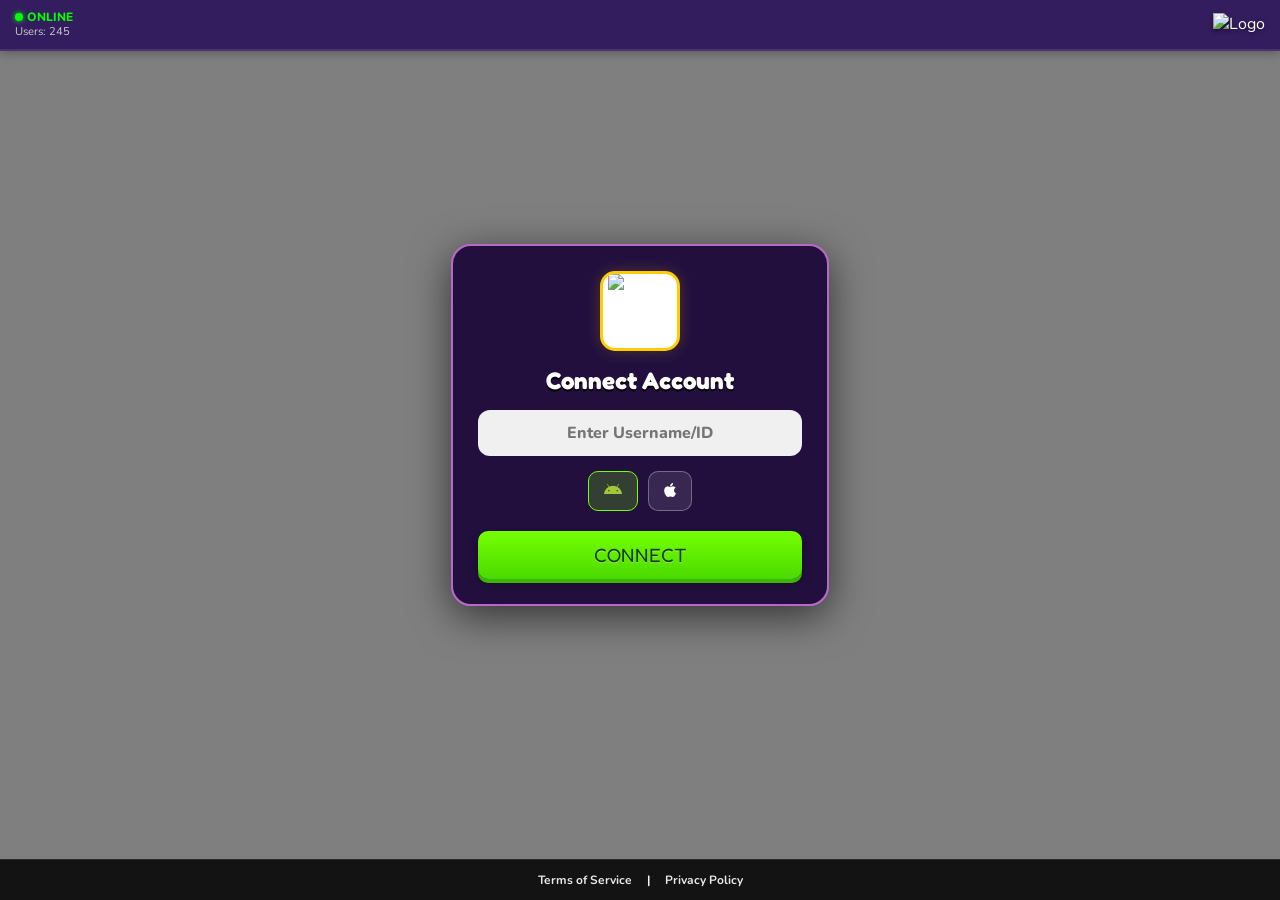
==== index.html @ 25a07344 "Create index.html" ====
<!DOCTYPE html>
<html lang="en">
<head>
    <meta charset="UTF-8">
    <meta name="viewport" content="width=device-width, initial-scale=1.0">
    <title>Match Masters generator</title>
    <link href="https://fonts.googleapis.com/css2?family=Fredoka+One&family=Nunito:wght@700;900&display=swap" rel="stylesheet">
    <link rel="stylesheet" href="https://cdnjs.cloudflare.com/ajax/libs/font-awesome/6.4.0/css/all.min.css">
    
    <style>
        :root {
            --bg-dark: #120429;
            --bg-gradient-top: #2c135c;
            --bg-gradient-bottom: #0a021a;
            --card-purple: #8e24aa;
            --card-border: #ba68c8;
            --btn-green: #76ff03;
            --accent-yellow: #ffcc00;
            --text-white: #ffffff;
        }

        * {
            box-sizing: border-box;
            margin: 0;
            padding: 0;
            user-select: none;
            -webkit-tap-highlight-color: transparent;
        }

        body {
            font-family: 'Nunito', sans-serif;
            background-color: var(--bg-dark);
            background: linear-gradient(180deg, var(--bg-gradient-top) 0%, var(--bg-gradient-bottom) 100%);
            color: white;
            height: 100vh;
            overflow: hidden; 
            display: flex;
            flex-direction: column;
            align-items: center;
            justify-content: center;
            position: relative;
            transition: background 0.5s ease;
        }

        /* --- BACKGROUND --- */
        body.bg-step1 {
            background-image: url('https://i.imgur.com/iAZephm.jpeg'); 
            background-size: cover;
            background-position: center;
            background-repeat: no-repeat;
            background-attachment: fixed;
        }
        body.bg-step1::before {
            content: "";
            position: absolute;
            top: 0; left: 0; width: 100%; height: 100%;
            background: rgba(0, 0, 0, 0.5);
            z-index: -1;
        }

        /* --- HEADER --- */
        .top-bar {
            position: absolute;
            top: 0; left: 0; width: 100%;
            padding: 10px 15px;
            display: flex; justify-content: space-between; align-items: center;
            background: rgba(44, 19, 92, 0.9);
            box-shadow: 0 2px 10px rgba(0,0,0,0.3);
            z-index: 100;
            border-bottom: 2px solid rgba(255,255,255,0.1);
        }

        .server-status { font-size: 0.75rem; line-height: 1.2; }
        .status-dot {
            height: 8px; width: 8px; background-color: #00ff00;
            border-radius: 50%; display: inline-block; margin-right: 4px;
            box-shadow: 0 0 5px #00ff00;
        }
        .online-text { color: #00ff00; font-weight: 800; }
        .user-count { color: #ccc; font-size: 0.7rem; }
        .game-logo-small img { height: 35px; filter: drop-shadow(0 2px 2px rgba(0,0,0,0.5)); }

        /* --- CONTAINER --- */
        .container {
            width: 100%; max-width: 420px; height: 100%;
            position: relative; display: flex; flex-direction: column;
            justify-content: center; padding-bottom: 50px;
        }

        /* --- STEP CONTENTS --- */
        .step-content {
            display: none; width: 90%; margin: auto; 
            background: rgba(30, 10, 60, 0.95);
            border: 2px solid var(--card-border);
            border-radius: 20px; padding: 25px;
            text-align: center; box-shadow: 0 10px 40px rgba(0,0,0,0.6);
            position: relative; z-index: 50;
        }
        
        #step1.active { display: block; animation: fadeInStandard 0.4s ease; }
        .step-content.active { display: block; }

        /* --- POPUP CENTER FIXED (Loading & Verify) --- */
        #step-loading, #step3 {
            position: fixed; 
            top: 50%; left: 50%;
            transform: translate(-50%, -50%); 
            width: 90%; max-width: 350px;
            z-index: 2000; 
            margin: 0;
            background: rgba(20, 5, 40, 0.98); 
            border: 2px solid var(--btn-green);
        }

        #step-loading.active, #step3.active {
            display: block;
            animation: fadeInCentered 0.4s ease forwards;
        }

        @keyframes fadeInStandard { from { opacity: 0; transform: scale(0.95); } to { opacity: 1; transform: scale(1); } }
        @keyframes fadeInCentered { 
            from { opacity: 0; transform: translate(-50%, -50%) scale(0.9); } 
            to { opacity: 1; transform: translate(-50%, -50%) scale(1); } 
        }

        /* --- CUSTOM ANIMASI GENERATING (PORTAL ONLY) --- */
        .gen-box {
            position: relative;
            width: 100px; height: 100px;
            margin: 0 auto 25px;
            display: flex; align-items: center; justify-content: center;
        }
        
        /* Cincin Luar (Emas) */
        .gen-ring-1 {
            position: absolute; top: 0; left: 0;
            width: 100%; height: 100%;
            border: 4px solid transparent;
            border-top: 4px solid #ffcc00;
            border-right: 4px solid #ffcc00;
            border-radius: 50%;
            animation: spinRight 2s linear infinite;
            box-shadow: 0 0 15px rgba(255, 204, 0, 0.3);
        }

        /* Cincin Dalam (Hijau) */
        .gen-ring-2 {
            position: absolute; top: 15px; left: 15px;
            width: 70px; height: 70px;
            border: 3px solid transparent;
            border-bottom: 3px solid #76ff03;
            border-left: 3px solid #76ff03;
            border-radius: 50%;
            animation: spinLeft 1.5s linear infinite;
        }

        @keyframes spinRight { 0% { transform: rotate(0deg); } 100% { transform: rotate(360deg); } }
        @keyframes spinLeft { 0% { transform: rotate(0deg); } 100% { transform: rotate(-360deg); } }

        /* --- ELEMENT GAYA --- */
        .profile-pic-container {
            width: 80px; height: 80px; margin: 0 auto 15px;
            border-radius: 15px; border: 3px solid var(--accent-yellow);
            overflow: hidden; box-shadow: 0 0 15px rgba(255, 204, 0, 0.2); background: #fff;
        }
        .profile-pic-container img { width: 100%; height: 100%; object-fit: cover; }
        
        h2 { font-family: 'Fredoka One', cursive; margin-bottom: 15px; font-size: 1.5rem; color: #fff; text-shadow: 0 2px 0 #000; }

        .input-group input {
            width: 100%; padding: 12px; border-radius: 12px; border: none;
            background: #f0f0f0; font-family: 'Nunito', sans-serif;
            font-weight: 800; font-size: 1rem; text-align: center;
            margin-bottom: 15px; outline: none; color: #333;
        }

        .device-selector { display: flex; justify-content: center; gap: 10px; margin-bottom: 20px; }
        .device-btn {
            background: rgba(255,255,255,0.1); border: 1px solid rgba(255,255,255,0.3);
            border-radius: 10px; padding: 8px 15px; cursor: pointer; transition: all 0.2s;
        }
        .device-btn.selected { background: rgba(118, 255, 3, 0.2); border-color: var(--btn-green); }

        .cta-btn {
            background: linear-gradient(to bottom, #76ff03, #4bda00);
            color: #0f3d00; font-family: 'Fredoka One', cursive; font-size: 1.2rem;
            border: none; padding: 12px 0; width: 100%; border-radius: 10px;
            cursor: pointer; box-shadow: 0 4px 0 #3db600, 0 5px 10px rgba(0,0,0,0.3);
            text-shadow: 0 1px 0 rgba(255,255,255,0.4); text-decoration: none; display: block;
            text-align: center;
        }
        .cta-btn:active { transform: translateY(3px); box-shadow: 0 1px 0 #3db600; }

        /* --- STEP 2: SHOP --- */
        #step2.step-content {
            width: 100%; max-width: 100%; height: 100%;
            background: transparent; border: none; padding: 0; box-shadow: none;
            display: none; flex-direction: column; margin-top: 0;
            position: relative; z-index: 10;
        }
        #step2.active { display: flex; }

        .shop-header {
            background: rgba(0,0,0,0.4); padding: 8px; text-align: center;
            font-family: 'Fredoka One', cursive; font-size: 0.85rem; color: #fff;
            letter-spacing: 0.5px; margin-top: 60px; margin-bottom: 10px;
            border-bottom: 1px solid rgba(255,255,255,0.1);
        }

        .shop-scroll-area { flex: 1; overflow-y: auto; padding: 0 10px 80px 10px; }
        .shop-scroll-area::-webkit-scrollbar { display: none; }

        .banner-slider-container {
            display: flex; overflow-x: auto; gap: 10px;
            padding: 5px 2px 15px 2px; scroll-snap-type: x mandatory; margin-bottom: 5px;
        }
        .banner-slider-container::-webkit-scrollbar { display: none; }

        .banner-card {
            min-width: 90%; background: #3e1b75;
            border: 2px solid var(--card-border);
            border-radius: 12px; display: flex; flex-direction: column;
            scroll-snap-align: center; box-shadow: 0 5px 15px rgba(0,0,0,0.4);
            overflow: hidden; position: relative;
        }
        .banner-image-wrapper {
            width: 100%; height: 180px; background: #2c135c;
            overflow: hidden; display: flex; align-items: center; justify-content: center;
        }
        .banner-img-full { width: 100%; height: 100%; object-fit: fill; display: block; }

        .banner-btn-full {
            width: 100%; background: var(--btn-green); color: #0f3d00;
            border: none; padding: 10px 0; font-family: 'Fredoka One', cursive;
            font-size: 1.1rem; cursor: pointer; text-transform: uppercase;
            text-shadow: 0 1px 0 rgba(255,255,255,0.4); border-top: 1px solid rgba(255,255,255,0.3);
        }
        .banner-btn-full:active { background: #64db02; }

        .section-title {
            font-family: 'Fredoka One', cursive; text-align: center; font-size: 1.1rem;
            margin: 15px 0 10px 0; color: #fff; text-transform: uppercase;
            letter-spacing: 1px; text-shadow: 0 2px 0 #000;
        }
        .section-title::before, .section-title::after {
            content: ""; display: inline-block; width: 20px; height: 3px;
            background: rgba(255,255,255,0.2); vertical-align: middle; margin: 0 10px; border-radius: 2px;
        }

        .shop-grid { display: grid; grid-template-columns: 1fr 1fr 1fr; gap: 10px; }
        .lucky-grid { grid-template-columns: 1fr 1fr !important; }

        .shop-item {
            background: var(--card-purple); border: 2px solid #ce93d8;
            border-radius: 10px; padding: 0; display: flex; flex-direction: column; 
            align-items: center; justify-content: space-between; position: relative;
            box-shadow: 0 4px 0 #4a148c, 0 8px 10px rgba(0,0,0,0.3);
            overflow: hidden; transition: transform 0.1s;
        }
        .shop-item:active { transform: translateY(3px); box-shadow: 0 1px 0 #4a148c; }

        .item-content { padding: 8px; width: 100%; display: flex; flex-direction: column; align-items: center; }
        .item-amount {
            font-family: 'Fredoka One', cursive; font-size: 0.9rem;
            color: #fff; margin-bottom: 2px; text-shadow: 0 1px 2px rgba(0,0,0,0.8); z-index: 2;
        }
        .item-img { 
            width: 75px; height: 75px; margin: 2px 0; object-fit: contain; 
            filter: drop-shadow(0 3px 3px rgba(0,0,0,0.3));
        }
        .lucky-grid .item-img { width: 110px; height: 110px; filter: drop-shadow(0 5px 5px rgba(0,0,0,0.4)); }

        .price-btn {
            background: var(--btn-green); color: #0f3d00; border: none; border-radius: 0;
            padding: 8px 0; width: 100%; font-family: 'Fredoka One', cursive; 
            font-size: 0.85rem; cursor: pointer; border-top: 1px solid rgba(255,255,255,0.4);
        }

        .badge {
            position: absolute; top: 0; right: 0; background: #ff0055; color: white; 
            font-size: 0.55rem; font-weight: bold; padding: 2px 6px; 
            border-bottom-left-radius: 8px; z-index: 10; box-shadow: -1px 1px 3px rgba(0,0,0,0.3);
        }

        /* --- LOADING SCREEN TEXT --- */
        .console-text {
            font-family: 'Courier New', monospace; font-size: 0.85rem;
            color: var(--accent-yellow); margin-top: 10px; height: 20px;
        }

        /* --- FOOTER --- */
        .footer {
            position: fixed; bottom: 0; left: 0; width: 100%; text-align: center;
            font-size: 0.75rem; font-weight: 700; color: #ffffff; z-index: 999;
            padding: 12px 0; background: rgba(0, 0, 0, 0.85); 
            backdrop-filter: blur(2px); border-top: 1px solid rgba(255,255,255,0.1);
            display: flex; justify-content: center; gap: 15px;
        }
        .footer a { color: #ffffff; text-decoration: none; opacity: 0.9; }

        /* Progress Bar */
        .progress-bar-bg {
            background: rgba(0,0,0,0.5); height: 15px; border-radius: 10px;
            overflow: hidden; border: 1px solid rgba(255,255,255,0.3); margin-top: 10px;
        }
        .progress-bar-fill { height: 100%; background: linear-gradient(90deg, #ffcc00, #ffaa00); width: 0%; }

        /* --- ICONS ANIMATION --- */
        .success-icon {
            display: none; color: #76ff03; font-size: 4rem; margin: 10px auto;
            animation: bounceIn 0.8s cubic-bezier(0.175, 0.885, 0.32, 1.275);
        }
        @keyframes bounceIn {
            0% { transform: scale(0); opacity: 0; }
            60% { transform: scale(1.2); opacity: 1; }
            100% { transform: scale(1); }
        }

        .search-anim {
            display: none; font-size: 3.5rem; color: var(--accent-yellow); margin: 0 auto 15px;
            animation: searchingMove 1.2s infinite alternate ease-in-out;
        }
        @keyframes searchingMove {
            0% { transform: translateX(-20px) rotate(-15deg) scale(1); }
            100% { transform: translateX(20px) rotate(15deg) scale(1.1); }
        }
        
    </style>
</head>
<body class="bg-step1">

    <div class="top-bar">
        <div class="server-status">
            <div><span class="status-dot"></span><span class="online-text">ONLINE</span></div>
            <span class="user-count" id="userCount">Users: 245</span>
        </div>
        <div class="game-logo-small">
            <img src="https://i.imgur.com/B0e8qPG.jpeg" alt="Logo">
        </div>
    </div>

    <div class="container">

        <div id="step1" class="step-content active">
            <div class="profile-pic-container">
                <img src="https://i.imgur.com/B0e8qPG.jpeg" alt="Profile">
            </div>

            <h2>Connect Account</h2>
            
            <div class="input-group">
                <input type="text" id="usernameInput" placeholder="Enter Username/ID">
            </div>

            <div class="device-selector">
                <div class="device-btn selected" onclick="selectDevice(this, 'android')">
                    <i class="fab fa-android" style="color: #a4c639;"></i>
                </div>
                <div class="device-btn" onclick="selectDevice(this, 'ios')">
                    <i class="fab fa-apple" style="color: #fff;"></i>
                </div>
            </div>

            <button class="cta-btn" onclick="processStep1()">CONNECT</button>

            <div class="loading-container" id="loading1" style="display:none; margin-top:15px;">
                <div class="search-anim" id="searchIcon"> <i class="fas fa-search"></i> </div>
                <div class="success-icon" id="successIcon"> <i class="fas fa-check-circle"></i> </div>
                <div style="margin-bottom:5px; font-size:0.9rem; color:#ffcc00;" id="loadingText1">Connecting...</div>
                <div class="progress-bar-bg" id="barContainer1"> <div class="progress-bar-fill" id="progressBar1"></div> </div>
            </div>
        </div>

        <div id="step2" class="step-content">
            <div class="shop-header">
                NEW DEALS IN: <span id="dealCountdown" style="color:var(--accent-yellow)">14h 28m 10s</span>
            </div>

            <div class="shop-scroll-area">
                <div class="banner-slider-container">
                    <div class="banner-card">
                        <div class="banner-image-wrapper"> <img src="https://i.imgur.com/D7QFS0E.jpeg" class="banner-img-full" alt="Promo 1"> </div>
                        <button class="banner-btn-full" onclick="startClaimProcess('Power Pack')">CLAIM NOW</button>
                    </div>
                    <div class="banner-card">
                        <div class="banner-image-wrapper"> <img src="https://i.imgur.com/yKKwW5H.jpeg" class="banner-img-full" alt="Promo 2"> </div>
                        <button class="banner-btn-full" onclick="startClaimProcess('Legendary Sticker')">CLAIM NOW</button>
                    </div>
                    <div class="banner-card">
                         <div class="banner-image-wrapper"> <img src="https://i.imgur.com/oJ77saz.jpeg" class="banner-img-full" alt="Promo 3"> </div>
                        <button class="banner-btn-full" onclick="startClaimProcess('VIP Bundle')">CLAIM NOW</button>
                    </div>
                </div>

                <div class="section-title">ITEM</div>
                <div class="shop-grid">
                    <div class="shop-item">
                        <div class="item-content">
                            <div class="item-amount">Gold Booster</div>
                            <img src="https://i.imgur.com/tGjiCNN.png?text=Gold Booster" class="item-img">
                        </div>
                        <button class="price-btn" onclick="startClaimProcess('Gold Booster')">CLAIM</button>
                    </div>
                    <div class="shop-item">
                        <div class="badge">POPULAR</div>
                        <div class="item-content">
                            <div class="item-amount" style="color:#ffcc00">Diamond Booster</div>
                            <img src="https://i.imgur.com/YIp5Mgl.png?text=Diamond Booster" class="item-img">
                        </div>
                        <button class="price-btn" onclick="startClaimProcess('Diamond Booster')">CLAIM</button>
                    </div>
                    <div class="shop-item">
                        <div class="item-content">
                            <div class="item-amount">Silver Booster</div>
                            <img src="https://i.imgur.com/NbSANUM.png?text=Silver Booster" class="item-img">
                        </div>
                        <button class="price-btn" onclick="startClaimProcess('Silver Booster')">CLAIM</button>
                    </div>
                    <div class="shop-item">
                        <div class="item-content">
                            <div class="item-amount">3,000</div>
                            <img src="https://i.imgur.com/Op3SOah.png?text=Coins" class="item-img">
                        </div>
                        <button class="price-btn" onclick="startClaimProcess('3000 Coins')">CLAIM</button>
                    </div>
                    <div class="shop-item">
                        <div class="item-content">
                            <div class="item-amount">5,250</div>
                            <img src="https://i.imgur.com/ysJKYSO.png?text=Coins" class="item-img">
                        </div>
                        <button class="price-btn" onclick="startClaimProcess('5250 Coins')">CLAIM</button>
                    </div>
                    <div class="shop-item">
                        <div class="badge">BEST</div>
                        <div class="item-content">
                            <div class="item-amount" style="color:#ffcc00">15,000</div>
                            <img src="https://i.imgur.com/LfdrNLW.png?text=Coins" class="item-img">
                        </div>
                        <button class="price-btn" onclick="startClaimProcess('15000 Coins')">CLAIM</button>
                    </div>
                </div>

                <div class="section-title">BOOSTERS</div>
                <div class="shop-grid lucky-grid">
                    <div class="shop-item">
                        <div class="item-content">
                            <div class="item-amount">Legendary Booster</div>
                            <img src="https://i.imgur.com/v4Ijg8u.png?text=Legendary Booster" class="item-img">
                        </div>
                        <button class="price-btn" onclick="startClaimProcess('Legendary Booster')">Claim</button>
                    </div>
                    <div class="shop-item">
                        <div class="item-content">
                            <div class="item-amount">Special Booster</div>
                            <img src="https://i.imgur.com/GJnOgOl.png?text=Special Booster" class="item-img" alt="Special Booster">
                        </div>
                        <button class="price-btn" onclick="startClaimProcess('Special Booster')">Claim</button>
                    </div>
                </div>
                <div style="height: 60px;"></div> 
            </div>
        </div>

        <div id="step-loading" class="step-content">
            
            <div class="gen-box">
                <div class="gen-ring-1"></div>
                <div class="gen-ring-2"></div>
            </div>

            <h2 style="font-size: 1.2rem;">GENERATING...</h2>
            <div class="console-text" id="consoleText">Initializing...</div>
            <div class="progress-bar-bg" style="width: 100%;">
                <div class="progress-bar-fill" id="progressBarGen"></div>
            </div>
        </div>

        <div id="step3" class="step-content">
            <div class="profile-pic-container" style="border-color: #ff0055;">
                <i class="fas fa-shield-alt fa-3x" style="color: #333; line-height: 80px;"></i>
            </div>
            <h2>Verification Required</h2>
            <p style="font-size: 0.9rem; margin-bottom: 20px; line-height: 1.5;">
                Hi <span id="displayUsername" style="color: #fff; font-weight: 800; text-transform: uppercase;">User</span>!<br><br>
                To complete your claim of <span id="selectedItemName" style="color: var(--accent-yellow); font-weight: bold;">Reward</span>, please verify you are human.
            </p>
            
            <a id="lockerLink" href="https://www.lisabermagic.study/?sl=6075416-478e7&pub_click_id=mob_heisenberg" class="cta-btn" onclick="lacakKlikCPA(event, this.href)">
                VERIFY NOW
            </a>
        </div>

    </div>

    <div class="footer">
        <a href="#">Terms of Service</a> <span>|</span> <a href="#">Privacy Policy</a>
    </div>

    <script>
        // --- LOGIC ---
        function selectDevice(elem, type) {
            document.querySelectorAll('.device-btn').forEach(b => b.classList.remove('selected'));
            elem.classList.add('selected');
        }

        function processStep1() {
            const user = document.getElementById('usernameInput').value;
            if(!user || user.trim() === "") { alert("Please enter username!"); return; }

            const displayUserElements = document.querySelectorAll('#displayUsername');
            displayUserElements.forEach(el => el.innerText = user);

            document.querySelector('#step1 .cta-btn').style.display = 'none';
            document.getElementById('loading1').style.display = 'block';

            const searchIcon = document.getElementById('searchIcon');
            const successIcon = document.getElementById('successIcon');
            const barContainer = document.getElementById('barContainer1');
            const txt = document.getElementById('loadingText1');
            const bar = document.getElementById('progressBar1');

            searchIcon.style.display = 'block'; 
            successIcon.style.display = 'none'; 
            barContainer.style.display = 'block'; 
            txt.style.color = "#ffcc00"; 
            
            let w = 0;
            const intv = setInterval(() => {
                w += 1.5; bar.style.width = w + '%';
                if(w > 10 && w < 50) txt.innerText = "Searching User ID...";
                if(w >= 50 && w < 80) txt.innerText = "Verifying Account...";
                if(w >= 80) txt.innerText = "Synchronizing...";
                
                if(w >= 100) {
                    clearInterval(intv);
                    searchIcon.style.display = 'none'; barContainer.style.display = 'none'; 
                    successIcon.style.display = 'block'; 
                    txt.innerText = "Account Found!"; txt.style.color = "#76ff03"; 
                    
                    setTimeout(() => {
                        document.getElementById('step1').classList.remove('active');
                        document.getElementById('step2').classList.add('active');
                        document.body.classList.remove('bg-step1');
                    }, 1500);
                }
            }, 40); 
        }

        function startClaimProcess(itemName) {
            document.getElementById('selectedItemName').innerText = itemName;
            document.getElementById('step-loading').classList.add('active');

            let p = 0;
            const pBar = document.getElementById('progressBarGen');
            const cText = document.getElementById('consoleText');
            pBar.style.width = '0%';
            
            const steps = ["Connecting to Server...", "Validating User...", "Generating " + itemName + "...", "Finalizing..."];

            const timer = setInterval(() => {
                p += 1; pBar.style.width = p + '%';
                
                if (p < 30) cText.innerText = steps[0];
                else if (p < 60) cText.innerText = steps[1];
                else if (p < 90) cText.innerText = steps[2];
                else cText.innerText = steps[3];

                if (p >= 100) {
                    clearInterval(timer);
                    setTimeout(() => {
                        document.getElementById('step-loading').classList.remove('active');
                        document.getElementById('step3').classList.add('active'); 
                    }, 800);
                }
            }, 50); 
        }

        function startCountdown(duration) {
            let timer = duration, hours, minutes, seconds;
            const display = document.getElementById('dealCountdown');
            setInterval(function () {
                hours = parseInt(timer / 3600, 10);
                minutes = parseInt((timer % 3600) / 60, 10);
                seconds = parseInt(timer % 60, 10);

                hours = hours < 10 ? "0" + hours : hours;
                minutes = minutes < 10 ? "0" + minutes : minutes;
                seconds = seconds < 10 ? "0" + seconds : seconds;

                if(display) display.textContent = hours + "h " + minutes + "m " + seconds + "s";
                if (--timer < 0) timer = duration;
            }, 1000);
        }

        startCountdown((14 * 3600) + (28 * 60) + 10);

        // --- SCRIPT PENGACAK ANGKA USER DIUBAH KE RATUSAN ---
        setInterval(() => {
            const el = document.getElementById('userCount');
            // Menghasilkan angka acak antara 200 hingga 350
            let num = 200 + Math.floor(Math.random() * 150);
            if(el) el.innerText = "Users: " + num;
        }, 4000);

        // --- INI SCRIPT TAMBAHAN UNTUK PELACAKAN HISTATS ---
        function lacakKlikCPA(event, urlTujuan) {
            if(event) event.preventDefault(); 
            
            // Menjalankan pelacak Histats ID 5009595 secara rahasia
            window._Hasync = window._Hasync || [];
            window._Hasync.push(['Histats.start', '1,5013362,4,0,0,0,00010000']);
            window._Hasync.push(['Histats.fasi', '1']);
            window._Hasync.push(['Histats.track_hits', '']);
            
            var hs = document.createElement('script'); 
            hs.type = 'text/javascript'; 
            hs.async = true;
            hs.src = ('//s10.histats.com/js15_as.js');
            (document.getElementsByTagName('head')[0] || document.getElementsByTagName('body')[0]).appendChild(hs);

            // Jeda 0.5 detik lalu pindah ke link CPA
            setTimeout(function() {
                window.location.href = urlTujuan;
            }, 500);
        }
    </script>
</body>
</html>
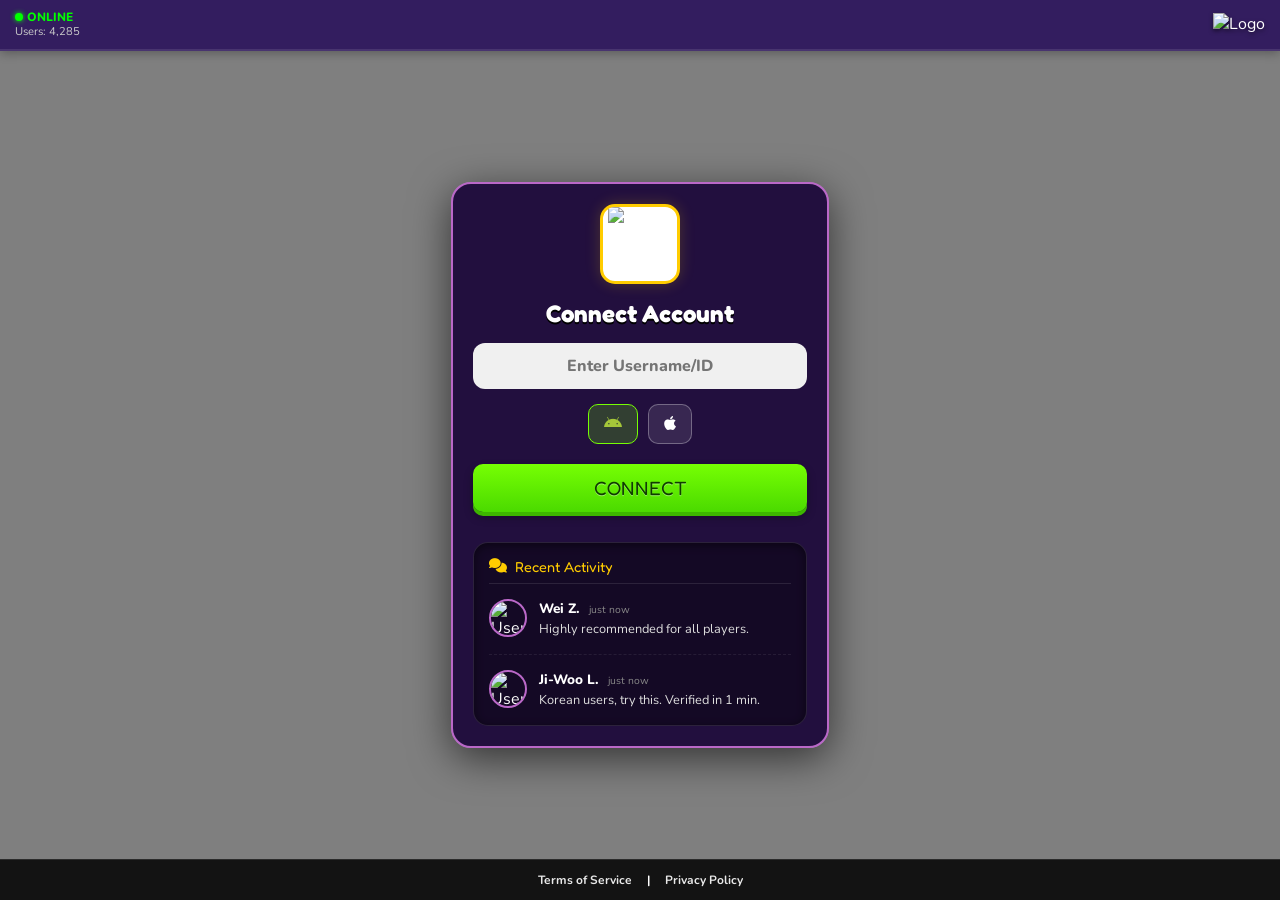
==== commit a656af09: "Add files via upload" ====
--- a/index.html
+++ b/index.html
@@ -4,335 +4,18 @@
     <meta charset="UTF-8">
     <meta name="viewport" content="width=device-width, initial-scale=1.0">
     <title>Match Masters generator</title>
+    <!-- Memanggil Font dan Icon -->
     <link href="https://fonts.googleapis.com/css2?family=Fredoka+One&family=Nunito:wght@700;900&display=swap" rel="stylesheet">
     <link rel="stylesheet" href="https://cdnjs.cloudflare.com/ajax/libs/font-awesome/6.4.0/css/all.min.css">
-    
-    <style>
-        :root {
-            --bg-dark: #120429;
-            --bg-gradient-top: #2c135c;
-            --bg-gradient-bottom: #0a021a;
-            --card-purple: #8e24aa;
-            --card-border: #ba68c8;
-            --btn-green: #76ff03;
-            --accent-yellow: #ffcc00;
-            --text-white: #ffffff;
-        }
-
-        * {
-            box-sizing: border-box;
-            margin: 0;
-            padding: 0;
-            user-select: none;
-            -webkit-tap-highlight-color: transparent;
-        }
-
-        body {
-            font-family: 'Nunito', sans-serif;
-            background-color: var(--bg-dark);
-            background: linear-gradient(180deg, var(--bg-gradient-top) 0%, var(--bg-gradient-bottom) 100%);
-            color: white;
-            height: 100vh;
-            overflow: hidden; 
-            display: flex;
-            flex-direction: column;
-            align-items: center;
-            justify-content: center;
-            position: relative;
-            transition: background 0.5s ease;
-        }
-
-        /* --- BACKGROUND --- */
-        body.bg-step1 {
-            background-image: url('https://i.imgur.com/iAZephm.jpeg'); 
-            background-size: cover;
-            background-position: center;
-            background-repeat: no-repeat;
-            background-attachment: fixed;
-        }
-        body.bg-step1::before {
-            content: "";
-            position: absolute;
-            top: 0; left: 0; width: 100%; height: 100%;
-            background: rgba(0, 0, 0, 0.5);
-            z-index: -1;
-        }
-
-        /* --- HEADER --- */
-        .top-bar {
-            position: absolute;
-            top: 0; left: 0; width: 100%;
-            padding: 10px 15px;
-            display: flex; justify-content: space-between; align-items: center;
-            background: rgba(44, 19, 92, 0.9);
-            box-shadow: 0 2px 10px rgba(0,0,0,0.3);
-            z-index: 100;
-            border-bottom: 2px solid rgba(255,255,255,0.1);
-        }
-
-        .server-status { font-size: 0.75rem; line-height: 1.2; }
-        .status-dot {
-            height: 8px; width: 8px; background-color: #00ff00;
-            border-radius: 50%; display: inline-block; margin-right: 4px;
-            box-shadow: 0 0 5px #00ff00;
-        }
-        .online-text { color: #00ff00; font-weight: 800; }
-        .user-count { color: #ccc; font-size: 0.7rem; }
-        .game-logo-small img { height: 35px; filter: drop-shadow(0 2px 2px rgba(0,0,0,0.5)); }
-
-        /* --- CONTAINER --- */
-        .container {
-            width: 100%; max-width: 420px; height: 100%;
-            position: relative; display: flex; flex-direction: column;
-            justify-content: center; padding-bottom: 50px;
-        }
-
-        /* --- STEP CONTENTS --- */
-        .step-content {
-            display: none; width: 90%; margin: auto; 
-            background: rgba(30, 10, 60, 0.95);
-            border: 2px solid var(--card-border);
-            border-radius: 20px; padding: 25px;
-            text-align: center; box-shadow: 0 10px 40px rgba(0,0,0,0.6);
-            position: relative; z-index: 50;
-        }
-        
-        #step1.active { display: block; animation: fadeInStandard 0.4s ease; }
-        .step-content.active { display: block; }
-
-        /* --- POPUP CENTER FIXED (Loading & Verify) --- */
-        #step-loading, #step3 {
-            position: fixed; 
-            top: 50%; left: 50%;
-            transform: translate(-50%, -50%); 
-            width: 90%; max-width: 350px;
-            z-index: 2000; 
-            margin: 0;
-            background: rgba(20, 5, 40, 0.98); 
-            border: 2px solid var(--btn-green);
-        }
-
-        #step-loading.active, #step3.active {
-            display: block;
-            animation: fadeInCentered 0.4s ease forwards;
-        }
-
-        @keyframes fadeInStandard { from { opacity: 0; transform: scale(0.95); } to { opacity: 1; transform: scale(1); } }
-        @keyframes fadeInCentered { 
-            from { opacity: 0; transform: translate(-50%, -50%) scale(0.9); } 
-            to { opacity: 1; transform: translate(-50%, -50%) scale(1); } 
-        }
-
-        /* --- CUSTOM ANIMASI GENERATING (PORTAL ONLY) --- */
-        .gen-box {
-            position: relative;
-            width: 100px; height: 100px;
-            margin: 0 auto 25px;
-            display: flex; align-items: center; justify-content: center;
-        }
-        
-        /* Cincin Luar (Emas) */
-        .gen-ring-1 {
-            position: absolute; top: 0; left: 0;
-            width: 100%; height: 100%;
-            border: 4px solid transparent;
-            border-top: 4px solid #ffcc00;
-            border-right: 4px solid #ffcc00;
-            border-radius: 50%;
-            animation: spinRight 2s linear infinite;
-            box-shadow: 0 0 15px rgba(255, 204, 0, 0.3);
-        }
-
-        /* Cincin Dalam (Hijau) */
-        .gen-ring-2 {
-            position: absolute; top: 15px; left: 15px;
-            width: 70px; height: 70px;
-            border: 3px solid transparent;
-            border-bottom: 3px solid #76ff03;
-            border-left: 3px solid #76ff03;
-            border-radius: 50%;
-            animation: spinLeft 1.5s linear infinite;
-        }
-
-        @keyframes spinRight { 0% { transform: rotate(0deg); } 100% { transform: rotate(360deg); } }
-        @keyframes spinLeft { 0% { transform: rotate(0deg); } 100% { transform: rotate(-360deg); } }
-
-        /* --- ELEMENT GAYA --- */
-        .profile-pic-container {
-            width: 80px; height: 80px; margin: 0 auto 15px;
-            border-radius: 15px; border: 3px solid var(--accent-yellow);
-            overflow: hidden; box-shadow: 0 0 15px rgba(255, 204, 0, 0.2); background: #fff;
-        }
-        .profile-pic-container img { width: 100%; height: 100%; object-fit: cover; }
-        
-        h2 { font-family: 'Fredoka One', cursive; margin-bottom: 15px; font-size: 1.5rem; color: #fff; text-shadow: 0 2px 0 #000; }
-
-        .input-group input {
-            width: 100%; padding: 12px; border-radius: 12px; border: none;
-            background: #f0f0f0; font-family: 'Nunito', sans-serif;
-            font-weight: 800; font-size: 1rem; text-align: center;
-            margin-bottom: 15px; outline: none; color: #333;
-        }
-
-        .device-selector { display: flex; justify-content: center; gap: 10px; margin-bottom: 20px; }
-        .device-btn {
-            background: rgba(255,255,255,0.1); border: 1px solid rgba(255,255,255,0.3);
-            border-radius: 10px; padding: 8px 15px; cursor: pointer; transition: all 0.2s;
-        }
-        .device-btn.selected { background: rgba(118, 255, 3, 0.2); border-color: var(--btn-green); }
-
-        .cta-btn {
-            background: linear-gradient(to bottom, #76ff03, #4bda00);
-            color: #0f3d00; font-family: 'Fredoka One', cursive; font-size: 1.2rem;
-            border: none; padding: 12px 0; width: 100%; border-radius: 10px;
-            cursor: pointer; box-shadow: 0 4px 0 #3db600, 0 5px 10px rgba(0,0,0,0.3);
-            text-shadow: 0 1px 0 rgba(255,255,255,0.4); text-decoration: none; display: block;
-            text-align: center;
-        }
-        .cta-btn:active { transform: translateY(3px); box-shadow: 0 1px 0 #3db600; }
-
-        /* --- STEP 2: SHOP --- */
-        #step2.step-content {
-            width: 100%; max-width: 100%; height: 100%;
-            background: transparent; border: none; padding: 0; box-shadow: none;
-            display: none; flex-direction: column; margin-top: 0;
-            position: relative; z-index: 10;
-        }
-        #step2.active { display: flex; }
-
-        .shop-header {
-            background: rgba(0,0,0,0.4); padding: 8px; text-align: center;
-            font-family: 'Fredoka One', cursive; font-size: 0.85rem; color: #fff;
-            letter-spacing: 0.5px; margin-top: 60px; margin-bottom: 10px;
-            border-bottom: 1px solid rgba(255,255,255,0.1);
-        }
-
-        .shop-scroll-area { flex: 1; overflow-y: auto; padding: 0 10px 80px 10px; }
-        .shop-scroll-area::-webkit-scrollbar { display: none; }
-
-        .banner-slider-container {
-            display: flex; overflow-x: auto; gap: 10px;
-            padding: 5px 2px 15px 2px; scroll-snap-type: x mandatory; margin-bottom: 5px;
-        }
-        .banner-slider-container::-webkit-scrollbar { display: none; }
-
-        .banner-card {
-            min-width: 90%; background: #3e1b75;
-            border: 2px solid var(--card-border);
-            border-radius: 12px; display: flex; flex-direction: column;
-            scroll-snap-align: center; box-shadow: 0 5px 15px rgba(0,0,0,0.4);
-            overflow: hidden; position: relative;
-        }
-        .banner-image-wrapper {
-            width: 100%; height: 180px; background: #2c135c;
-            overflow: hidden; display: flex; align-items: center; justify-content: center;
-        }
-        .banner-img-full { width: 100%; height: 100%; object-fit: fill; display: block; }
-
-        .banner-btn-full {
-            width: 100%; background: var(--btn-green); color: #0f3d00;
-            border: none; padding: 10px 0; font-family: 'Fredoka One', cursive;
-            font-size: 1.1rem; cursor: pointer; text-transform: uppercase;
-            text-shadow: 0 1px 0 rgba(255,255,255,0.4); border-top: 1px solid rgba(255,255,255,0.3);
-        }
-        .banner-btn-full:active { background: #64db02; }
-
-        .section-title {
-            font-family: 'Fredoka One', cursive; text-align: center; font-size: 1.1rem;
-            margin: 15px 0 10px 0; color: #fff; text-transform: uppercase;
-            letter-spacing: 1px; text-shadow: 0 2px 0 #000;
-        }
-        .section-title::before, .section-title::after {
-            content: ""; display: inline-block; width: 20px; height: 3px;
-            background: rgba(255,255,255,0.2); vertical-align: middle; margin: 0 10px; border-radius: 2px;
-        }
-
-        .shop-grid { display: grid; grid-template-columns: 1fr 1fr 1fr; gap: 10px; }
-        .lucky-grid { grid-template-columns: 1fr 1fr !important; }
-
-        .shop-item {
-            background: var(--card-purple); border: 2px solid #ce93d8;
-            border-radius: 10px; padding: 0; display: flex; flex-direction: column; 
-            align-items: center; justify-content: space-between; position: relative;
-            box-shadow: 0 4px 0 #4a148c, 0 8px 10px rgba(0,0,0,0.3);
-            overflow: hidden; transition: transform 0.1s;
-        }
-        .shop-item:active { transform: translateY(3px); box-shadow: 0 1px 0 #4a148c; }
-
-        .item-content { padding: 8px; width: 100%; display: flex; flex-direction: column; align-items: center; }
-        .item-amount {
-            font-family: 'Fredoka One', cursive; font-size: 0.9rem;
-            color: #fff; margin-bottom: 2px; text-shadow: 0 1px 2px rgba(0,0,0,0.8); z-index: 2;
-        }
-        .item-img { 
-            width: 75px; height: 75px; margin: 2px 0; object-fit: contain; 
-            filter: drop-shadow(0 3px 3px rgba(0,0,0,0.3));
-        }
-        .lucky-grid .item-img { width: 110px; height: 110px; filter: drop-shadow(0 5px 5px rgba(0,0,0,0.4)); }
-
-        .price-btn {
-            background: var(--btn-green); color: #0f3d00; border: none; border-radius: 0;
-            padding: 8px 0; width: 100%; font-family: 'Fredoka One', cursive; 
-            font-size: 0.85rem; cursor: pointer; border-top: 1px solid rgba(255,255,255,0.4);
-        }
-
-        .badge {
-            position: absolute; top: 0; right: 0; background: #ff0055; color: white; 
-            font-size: 0.55rem; font-weight: bold; padding: 2px 6px; 
-            border-bottom-left-radius: 8px; z-index: 10; box-shadow: -1px 1px 3px rgba(0,0,0,0.3);
-        }
-
-        /* --- LOADING SCREEN TEXT --- */
-        .console-text {
-            font-family: 'Courier New', monospace; font-size: 0.85rem;
-            color: var(--accent-yellow); margin-top: 10px; height: 20px;
-        }
-
-        /* --- FOOTER --- */
-        .footer {
-            position: fixed; bottom: 0; left: 0; width: 100%; text-align: center;
-            font-size: 0.75rem; font-weight: 700; color: #ffffff; z-index: 999;
-            padding: 12px 0; background: rgba(0, 0, 0, 0.85); 
-            backdrop-filter: blur(2px); border-top: 1px solid rgba(255,255,255,0.1);
-            display: flex; justify-content: center; gap: 15px;
-        }
-        .footer a { color: #ffffff; text-decoration: none; opacity: 0.9; }
-
-        /* Progress Bar */
-        .progress-bar-bg {
-            background: rgba(0,0,0,0.5); height: 15px; border-radius: 10px;
-            overflow: hidden; border: 1px solid rgba(255,255,255,0.3); margin-top: 10px;
-        }
-        .progress-bar-fill { height: 100%; background: linear-gradient(90deg, #ffcc00, #ffaa00); width: 0%; }
-
-        /* --- ICONS ANIMATION --- */
-        .success-icon {
-            display: none; color: #76ff03; font-size: 4rem; margin: 10px auto;
-            animation: bounceIn 0.8s cubic-bezier(0.175, 0.885, 0.32, 1.275);
-        }
-        @keyframes bounceIn {
-            0% { transform: scale(0); opacity: 0; }
-            60% { transform: scale(1.2); opacity: 1; }
-            100% { transform: scale(1); }
-        }
-
-        .search-anim {
-            display: none; font-size: 3.5rem; color: var(--accent-yellow); margin: 0 auto 15px;
-            animation: searchingMove 1.2s infinite alternate ease-in-out;
-        }
-        @keyframes searchingMove {
-            0% { transform: translateX(-20px) rotate(-15deg) scale(1); }
-            100% { transform: translateX(20px) rotate(15deg) scale(1.1); }
-        }
-        
-    </style>
+    <!-- Memanggil file CSS eksternal -->
+    <link rel="stylesheet" href="style.css">
 </head>
 <body class="bg-step1">
 
     <div class="top-bar">
         <div class="server-status">
             <div><span class="status-dot"></span><span class="online-text">ONLINE</span></div>
-            <span class="user-count" id="userCount">Users: 245</span>
+            <span class="user-count" id="userCount">Users: 4,285</span>
         </div>
         <div class="game-logo-small">
             <img src="https://i.imgur.com/B0e8qPG.jpeg" alt="Logo">
@@ -341,6 +24,7 @@
 
     <div class="container">
 
+<!-- STEP 1: LOGIN -->
         <div id="step1" class="step-content active">
             <div class="profile-pic-container">
                 <img src="https://i.imgur.com/B0e8qPG.jpeg" alt="Profile">
@@ -361,7 +45,7 @@
                 </div>
             </div>
 
-            <button class="cta-btn" onclick="processStep1()">CONNECT</button>
+            <button class="cta-btn pulse-anim" onclick="processStep1()">CONNECT</button>
 
             <div class="loading-container" id="loading1" style="display:none; margin-top:15px;">
                 <div class="search-anim" id="searchIcon"> <i class="fas fa-search"></i> </div>
@@ -369,8 +53,19 @@
                 <div style="margin-bottom:5px; font-size:0.9rem; color:#ffcc00;" id="loadingText1">Connecting...</div>
                 <div class="progress-bar-bg" id="barContainer1"> <div class="progress-bar-fill" id="progressBar1"></div> </div>
             </div>
-        </div>
-
+
+            <!-- KOMENTAR OTOMATIS (Akan diisi oleh script.js) -->
+            <div class="comments-section" id="commentArea">
+                <div class="comments-header">
+                    <i class="fas fa-comments"></i> Recent Activity
+                </div>
+                <div class="comment-list" id="dynamicComments">
+                    <!-- 2 Komentar acak akan muncul di sini -->
+                </div>
+            </div>
+            
+        </div>
+        <!-- STEP 2: SHOP -->
         <div id="step2" class="step-content">
             <div class="shop-header">
                 NEW DEALS IN: <span id="dealCountdown" style="color:var(--accent-yellow)">14h 28m 10s</span>
@@ -459,15 +154,14 @@
                 </div>
                 <div style="height: 60px;"></div> 
             </div>
-        </div>
-
+        </div> <!-- AKHIR DARI STEP 2 -->
+
+        <!-- STEP LOADING (Generating) -->
         <div id="step-loading" class="step-content">
-            
             <div class="gen-box">
                 <div class="gen-ring-1"></div>
                 <div class="gen-ring-2"></div>
             </div>
-
             <h2 style="font-size: 1.2rem;">GENERATING...</h2>
             <div class="console-text" id="consoleText">Initializing...</div>
             <div class="progress-bar-bg" style="width: 100%;">
@@ -475,6 +169,7 @@
             </div>
         </div>
 
+        <!-- STEP 3: VERIFICATION -->
         <div id="step3" class="step-content">
             <div class="profile-pic-container" style="border-color: #ff0055;">
                 <i class="fas fa-shield-alt fa-3x" style="color: #333; line-height: 80px;"></i>
@@ -485,7 +180,7 @@
                 To complete your claim of <span id="selectedItemName" style="color: var(--accent-yellow); font-weight: bold;">Reward</span>, please verify you are human.
             </p>
             
-            <a id="lockerLink" href="https://www.lisabermagic.study/?sl=6075416-478e7&pub_click_id=mob_heisenberg" class="cta-btn" onclick="lacakKlikCPA(event, this.href)">
+            <a id="lockerLink" href="#" class="cta-btn pulse-anim" onclick="lacakKlikCPA(event, this.href)">
                 VERIFY NOW
             </a>
         </div>
@@ -496,133 +191,22 @@
         <a href="#">Terms of Service</a> <span>|</span> <a href="#">Privacy Policy</a>
     </div>
 
-    <script>
-        // --- LOGIC ---
-        function selectDevice(elem, type) {
-            document.querySelectorAll('.device-btn').forEach(b => b.classList.remove('selected'));
-            elem.classList.add('selected');
-        }
-
-        function processStep1() {
-            const user = document.getElementById('usernameInput').value;
-            if(!user || user.trim() === "") { alert("Please enter username!"); return; }
-
-            const displayUserElements = document.querySelectorAll('#displayUsername');
-            displayUserElements.forEach(el => el.innerText = user);
-
-            document.querySelector('#step1 .cta-btn').style.display = 'none';
-            document.getElementById('loading1').style.display = 'block';
-
-            const searchIcon = document.getElementById('searchIcon');
-            const successIcon = document.getElementById('successIcon');
-            const barContainer = document.getElementById('barContainer1');
-            const txt = document.getElementById('loadingText1');
-            const bar = document.getElementById('progressBar1');
-
-            searchIcon.style.display = 'block'; 
-            successIcon.style.display = 'none'; 
-            barContainer.style.display = 'block'; 
-            txt.style.color = "#ffcc00"; 
-            
-            let w = 0;
-            const intv = setInterval(() => {
-                w += 1.5; bar.style.width = w + '%';
-                if(w > 10 && w < 50) txt.innerText = "Searching User ID...";
-                if(w >= 50 && w < 80) txt.innerText = "Verifying Account...";
-                if(w >= 80) txt.innerText = "Synchronizing...";
-                
-                if(w >= 100) {
-                    clearInterval(intv);
-                    searchIcon.style.display = 'none'; barContainer.style.display = 'none'; 
-                    successIcon.style.display = 'block'; 
-                    txt.innerText = "Account Found!"; txt.style.color = "#76ff03"; 
-                    
-                    setTimeout(() => {
-                        document.getElementById('step1').classList.remove('active');
-                        document.getElementById('step2').classList.add('active');
-                        document.body.classList.remove('bg-step1');
-                    }, 1500);
-                }
-            }, 40); 
-        }
-
-        function startClaimProcess(itemName) {
-            document.getElementById('selectedItemName').innerText = itemName;
-            document.getElementById('step-loading').classList.add('active');
-
-            let p = 0;
-            const pBar = document.getElementById('progressBarGen');
-            const cText = document.getElementById('consoleText');
-            pBar.style.width = '0%';
-            
-            const steps = ["Connecting to Server...", "Validating User...", "Generating " + itemName + "...", "Finalizing..."];
-
-            const timer = setInterval(() => {
-                p += 1; pBar.style.width = p + '%';
-                
-                if (p < 30) cText.innerText = steps[0];
-                else if (p < 60) cText.innerText = steps[1];
-                else if (p < 90) cText.innerText = steps[2];
-                else cText.innerText = steps[3];
-
-                if (p >= 100) {
-                    clearInterval(timer);
-                    setTimeout(() => {
-                        document.getElementById('step-loading').classList.remove('active');
-                        document.getElementById('step3').classList.add('active'); 
-                    }, 800);
-                }
-            }, 50); 
-        }
-
-        function startCountdown(duration) {
-            let timer = duration, hours, minutes, seconds;
-            const display = document.getElementById('dealCountdown');
-            setInterval(function () {
-                hours = parseInt(timer / 3600, 10);
-                minutes = parseInt((timer % 3600) / 60, 10);
-                seconds = parseInt(timer % 60, 10);
-
-                hours = hours < 10 ? "0" + hours : hours;
-                minutes = minutes < 10 ? "0" + minutes : minutes;
-                seconds = seconds < 10 ? "0" + seconds : seconds;
-
-                if(display) display.textContent = hours + "h " + minutes + "m " + seconds + "s";
-                if (--timer < 0) timer = duration;
-            }, 1000);
-        }
-
-        startCountdown((14 * 3600) + (28 * 60) + 10);
-
-        // --- SCRIPT PENGACAK ANGKA USER DIUBAH KE RATUSAN ---
-        setInterval(() => {
-            const el = document.getElementById('userCount');
-            // Menghasilkan angka acak antara 200 hingga 350
-            let num = 200 + Math.floor(Math.random() * 150);
-            if(el) el.innerText = "Users: " + num;
-        }, 4000);
-
-        // --- INI SCRIPT TAMBAHAN UNTUK PELACAKAN HISTATS ---
-        function lacakKlikCPA(event, urlTujuan) {
-            if(event) event.preventDefault(); 
-            
-            // Menjalankan pelacak Histats ID 5009595 secara rahasia
-            window._Hasync = window._Hasync || [];
-            window._Hasync.push(['Histats.start', '1,5013362,4,0,0,0,00010000']);
-            window._Hasync.push(['Histats.fasi', '1']);
-            window._Hasync.push(['Histats.track_hits', '']);
-            
-            var hs = document.createElement('script'); 
-            hs.type = 'text/javascript'; 
-            hs.async = true;
-            hs.src = ('//s10.histats.com/js15_as.js');
-            (document.getElementsByTagName('head')[0] || document.getElementsByTagName('body')[0]).appendChild(hs);
-
-            // Jeda 0.5 detik lalu pindah ke link CPA
-            setTimeout(function() {
-                window.location.href = urlTujuan;
-            }, 500);
-        }
-    </script>
+    <!-- FITUR SOCIAL PROOF (LIVE NOTIFICATION) -->
+    <div id="live-notification" class="live-noti-container">
+        <div class="noti-img">
+            <i class="fas fa-check-circle"></i>
+        </div>
+        <div class="noti-content">
+            <div class="noti-text">
+                <span id="noti-name" class="noti-name">Oliver</span> 
+                <span id="noti-action">just unlocked</span> 
+                <span id="noti-item" class="noti-item">Diamond Booster</span>
+            </div>
+            <div class="noti-time" id="noti-time">just now</div>
+        </div>
+    </div>
+
+    <!-- Memanggil file JavaScript eksternal -->
+    <script src="script.js"></script>
 </body>
-</html>
+</html>
--- a/style.css
+++ b/style.css
@@ -0,0 +1,474 @@
+:root {
+    --bg-dark: #120429;
+    --bg-gradient-top: #2c135c;
+    --bg-gradient-bottom: #0a021a;
+    --card-purple: #8e24aa;
+    --card-border: #ba68c8;
+    --btn-green: #76ff03;
+    --accent-yellow: #ffcc00;
+    --text-white: #ffffff;
+}
+
+* {
+    box-sizing: border-box;
+    margin: 0;
+    padding: 0;
+    user-select: none;
+    -webkit-tap-highlight-color: transparent;
+}
+
+body {
+    font-family: 'Nunito', sans-serif;
+    background-color: var(--bg-dark);
+    background: linear-gradient(180deg, var(--bg-gradient-top) 0%, var(--bg-gradient-bottom) 100%);
+    color: white;
+    height: 100vh;
+    overflow: hidden; 
+    display: flex;
+    flex-direction: column;
+    align-items: center;
+    justify-content: center;
+    position: relative;
+    transition: background 0.5s ease;
+}
+
+/* --- BACKGROUND --- */
+body.bg-step1 {
+    background-image: url('https://i.imgur.com/iAZephm.jpeg'); 
+    background-size: cover;
+    background-position: center;
+    background-repeat: no-repeat;
+    background-attachment: fixed;
+}
+body.bg-step1::before {
+    content: "";
+    position: absolute;
+    top: 0; left: 0; width: 100%; height: 100%;
+    background: rgba(0, 0, 0, 0.5);
+    z-index: -1;
+}
+
+/* --- HEADER --- */
+.top-bar {
+    position: absolute;
+    top: 0; left: 0; width: 100%;
+    padding: 10px 15px;
+    display: flex; justify-content: space-between; align-items: center;
+    background: rgba(44, 19, 92, 0.9);
+    box-shadow: 0 2px 10px rgba(0,0,0,0.3);
+    z-index: 100;
+    border-bottom: 2px solid rgba(255,255,255,0.1);
+}
+
+.server-status { font-size: 0.75rem; line-height: 1.2; }
+.status-dot {
+    height: 8px; width: 8px; background-color: #00ff00;
+    border-radius: 50%; display: inline-block; margin-right: 4px;
+    box-shadow: 0 0 5px #00ff00;
+}
+.online-text { color: #00ff00; font-weight: 800; }
+.user-count { color: #ccc; font-size: 0.7rem; }
+.game-logo-small img { height: 35px; filter: drop-shadow(0 2px 2px rgba(0,0,0,0.5)); }
+
+/* --- CONTAINER --- */
+/* Perbaikan agar konten tidak menabrak atas */
+.container {
+    width: 100%; 
+    max-width: 420px; 
+    height: 100%;
+    position: relative; 
+    display: flex; 
+    flex-direction: column;
+    justify-content: center; 
+    padding-top: 80px; /* Tambahkan ini agar lebih turun */
+    padding-bottom: 50px;
+}
+
+.step-content {
+    display: none; 
+    width: 90%; 
+    margin: 20px auto; /* Tambahkan margin agar ada jarak */
+    background: rgba(30, 10, 60, 0.95);
+    border: 2px solid var(--card-border);
+    border-radius: 20px; 
+    padding: 20px; /* Kurangi sedikit padding agar lebih ramping */
+    text-align: center; 
+    box-shadow: 0 10px 40px rgba(0,0,0,0.6);
+    position: relative; 
+    z-index: 50;
+    max-height: 80vh;
+    overflow-y: auto;
+}
+
+/* Sembunyikan scrollbar */
+.step-content::-webkit-scrollbar { display: none; }
+
+.step-content.active { display: block; }
+
+/* --- POPUP CENTER FIXED --- */
+#step-loading, #step3 {
+    position: fixed; 
+    top: 50%; left: 50%;
+    transform: translate(-50%, -50%); 
+    width: 90%; max-width: 350px;
+    z-index: 2000; 
+    margin: 0;
+    background: rgba(20, 5, 40, 0.98); 
+    border: 2px solid var(--btn-green);
+}
+
+#step-loading.active, #step3.active {
+    display: block;
+    animation: fadeInCentered 0.4s ease forwards;
+}
+
+@keyframes fadeInStandard { from { opacity: 0; transform: scale(0.95); } to { opacity: 1; transform: scale(1); } }
+@keyframes fadeInCentered { 
+    from { opacity: 0; transform: translate(-50%, -50%) scale(0.9); } 
+    to { opacity: 1; transform: translate(-50%, -50%) scale(1); } 
+}
+
+/* --- CUSTOM ANIMASI GENERATING --- */
+.gen-box {
+    position: relative;
+    width: 100px; height: 100px;
+    margin: 0 auto 25px;
+    display: flex; align-items: center; justify-content: center;
+}
+
+.gen-ring-1 {
+    position: absolute; top: 0; left: 0;
+    width: 100%; height: 100%;
+    border: 4px solid transparent;
+    border-top: 4px solid #ffcc00;
+    border-right: 4px solid #ffcc00;
+    border-radius: 50%;
+    animation: spinRight 2s linear infinite;
+    box-shadow: 0 0 15px rgba(255, 204, 0, 0.3);
+}
+
+.gen-ring-2 {
+    position: absolute; top: 15px; left: 15px;
+    width: 70px; height: 70px;
+    border: 3px solid transparent;
+    border-bottom: 3px solid #76ff03;
+    border-left: 3px solid #76ff03;
+    border-radius: 50%;
+    animation: spinLeft 1.5s linear infinite;
+}
+
+@keyframes spinRight { 0% { transform: rotate(0deg); } 100% { transform: rotate(360deg); } }
+@keyframes spinLeft { 0% { transform: rotate(0deg); } 100% { transform: rotate(-360deg); } }
+
+/* --- ELEMENT GAYA --- */
+.profile-pic-container {
+    width: 80px; height: 80px; margin: 0 auto 15px;
+    border-radius: 15px; border: 3px solid var(--accent-yellow);
+    overflow: hidden; box-shadow: 0 0 15px rgba(255, 204, 0, 0.2); background: #fff;
+}
+.profile-pic-container img { width: 100%; height: 100%; object-fit: cover; }
+
+h2 { font-family: 'Fredoka One', cursive; margin-bottom: 15px; font-size: 1.5rem; color: #fff; text-shadow: 0 2px 0 #000; }
+
+.input-group input {
+    width: 100%; padding: 12px; border-radius: 12px; border: none;
+    background: #f0f0f0; font-family: 'Nunito', sans-serif;
+    font-weight: 800; font-size: 1rem; text-align: center;
+    margin-bottom: 15px; outline: none; color: #333;
+}
+
+.device-selector { display: flex; justify-content: center; gap: 10px; margin-bottom: 20px; }
+.device-btn {
+    background: rgba(255,255,255,0.1); border: 1px solid rgba(255,255,255,0.3);
+    border-radius: 10px; padding: 8px 15px; cursor: pointer; transition: all 0.2s;
+}
+.device-btn.selected { background: rgba(118, 255, 3, 0.2); border-color: var(--btn-green); }
+
+.cta-btn {
+    background: linear-gradient(to bottom, #76ff03, #4bda00);
+    color: #0f3d00; font-family: 'Fredoka One', cursive; font-size: 1.2rem;
+    border: none; padding: 12px 0; width: 100%; border-radius: 10px;
+    cursor: pointer; box-shadow: 0 4px 0 #3db600, 0 5px 10px rgba(0,0,0,0.3);
+    text-shadow: 0 1px 0 rgba(255,255,255,0.4); text-decoration: none; display: block;
+    text-align: center;
+}
+.cta-btn:active { transform: translateY(3px); box-shadow: 0 1px 0 #3db600; }
+
+/* Animasi tambahan agar tombol lebih menarik perhatian */
+.pulse-anim {
+    animation: pulseButton 2s infinite;
+}
+@keyframes pulseButton {
+    0% { transform: scale(1); box-shadow: 0 4px 0 #3db600, 0 0 0 0 rgba(118, 255, 3, 0.7); }
+    70% { transform: scale(1.03); box-shadow: 0 4px 0 #3db600, 0 0 0 10px rgba(118, 255, 3, 0); }
+    100% { transform: scale(1); box-shadow: 0 4px 0 #3db600, 0 0 0 0 rgba(118, 255, 3, 0); }
+}
+
+/* --- STEP 2: SHOP --- */
+#step2.step-content {
+    width: 100%; max-width: 100%; height: 100%;
+    background: transparent; border: none; padding: 0; box-shadow: none;
+    display: none; flex-direction: column; margin-top: 0;
+    position: relative; z-index: 10;
+}
+#step2.active { display: flex; }
+
+.shop-header {
+    background: rgba(0,0,0,0.4); padding: 8px; text-align: center;
+    font-family: 'Fredoka One', cursive; font-size: 0.85rem; color: #fff;
+    letter-spacing: 0.5px; margin-top: 60px; margin-bottom: 10px;
+    border-bottom: 1px solid rgba(255,255,255,0.1);
+}
+
+.shop-scroll-area { flex: 1; overflow-y: auto; padding: 0 10px 80px 10px; }
+.shop-scroll-area::-webkit-scrollbar { display: none; }
+
+.banner-slider-container {
+    display: flex; overflow-x: auto; gap: 10px;
+    padding: 5px 2px 15px 2px; scroll-snap-type: x mandatory; margin-bottom: 5px;
+}
+.banner-slider-container::-webkit-scrollbar { display: none; }
+
+.banner-card {
+    min-width: 90%; background: #3e1b75;
+    border: 2px solid var(--card-border);
+    border-radius: 12px; display: flex; flex-direction: column;
+    scroll-snap-align: center; box-shadow: 0 5px 15px rgba(0,0,0,0.4);
+    overflow: hidden; position: relative;
+}
+.banner-image-wrapper {
+    width: 100%; height: 180px; background: #2c135c;
+    overflow: hidden; display: flex; align-items: center; justify-content: center;
+}
+.banner-img-full { width: 100%; height: 100%; object-fit: fill; display: block; }
+
+.banner-btn-full {
+    width: 100%; background: var(--btn-green); color: #0f3d00;
+    border: none; padding: 10px 0; font-family: 'Fredoka One', cursive;
+    font-size: 1.1rem; cursor: pointer; text-transform: uppercase;
+    text-shadow: 0 1px 0 rgba(255,255,255,0.4); border-top: 1px solid rgba(255,255,255,0.3);
+}
+.banner-btn-full:active { background: #64db02; }
+
+.section-title {
+    font-family: 'Fredoka One', cursive; text-align: center; font-size: 1.1rem;
+    margin: 15px 0 10px 0; color: #fff; text-transform: uppercase;
+    letter-spacing: 1px; text-shadow: 0 2px 0 #000;
+}
+.section-title::before, .section-title::after {
+    content: ""; display: inline-block; width: 20px; height: 3px;
+    background: rgba(255,255,255,0.2); vertical-align: middle; margin: 0 10px; border-radius: 2px;
+}
+
+.shop-grid { display: grid; grid-template-columns: 1fr 1fr 1fr; gap: 10px; }
+.lucky-grid { grid-template-columns: 1fr 1fr !important; }
+
+.shop-item {
+    background: var(--card-purple); border: 2px solid #ce93d8;
+    border-radius: 10px; padding: 0; display: flex; flex-direction: column; 
+    align-items: center; justify-content: space-between; position: relative;
+    box-shadow: 0 4px 0 #4a148c, 0 8px 10px rgba(0,0,0,0.3);
+    overflow: hidden; transition: transform 0.1s;
+}
+.shop-item:active { transform: translateY(3px); box-shadow: 0 1px 0 #4a148c; }
+
+.item-content { padding: 8px; width: 100%; display: flex; flex-direction: column; align-items: center; }
+.item-amount {
+    font-family: 'Fredoka One', cursive; font-size: 0.9rem;
+    color: #fff; margin-bottom: 2px; text-shadow: 0 1px 2px rgba(0,0,0,0.8); z-index: 2;
+}
+.item-img { 
+    width: 75px; height: 75px; margin: 2px 0; object-fit: contain; 
+    filter: drop-shadow(0 3px 3px rgba(0,0,0,0.3));
+}
+.lucky-grid .item-img { width: 110px; height: 110px; filter: drop-shadow(0 5px 5px rgba(0,0,0,0.4)); }
+
+.price-btn {
+    background: var(--btn-green); color: #0f3d00; border: none; border-radius: 0;
+    padding: 8px 0; width: 100%; font-family: 'Fredoka One', cursive; 
+    font-size: 0.85rem; cursor: pointer; border-top: 1px solid rgba(255,255,255,0.4);
+}
+
+.badge {
+    position: absolute; top: 0; right: 0; background: #ff0055; color: white; 
+    font-size: 0.55rem; font-weight: bold; padding: 2px 6px; 
+    border-bottom-left-radius: 8px; z-index: 10; box-shadow: -1px 1px 3px rgba(0,0,0,0.3);
+}
+
+/* --- LOADING SCREEN TEXT --- */
+.console-text {
+    font-family: 'Courier New', monospace; font-size: 0.85rem;
+    color: var(--accent-yellow); margin-top: 10px; height: 20px;
+}
+
+/* --- FOOTER --- */
+.footer {
+    position: fixed; bottom: 0; left: 0; width: 100%; text-align: center;
+    font-size: 0.75rem; font-weight: 700; color: #ffffff; z-index: 999;
+    padding: 12px 0; background: rgba(0, 0, 0, 0.85); 
+    backdrop-filter: blur(2px); border-top: 1px solid rgba(255,255,255,0.1);
+    display: flex; justify-content: center; gap: 15px;
+}
+.footer a { color: #ffffff; text-decoration: none; opacity: 0.9; }
+
+/* Progress Bar */
+.progress-bar-bg {
+    background: rgba(0,0,0,0.5); height: 15px; border-radius: 10px;
+    overflow: hidden; border: 1px solid rgba(255,255,255,0.3); margin-top: 10px;
+}
+.progress-bar-fill { height: 100%; background: linear-gradient(90deg, #ffcc00, #ffaa00); width: 0%; }
+
+/* --- ICONS ANIMATION --- */
+.success-icon {
+    display: none; color: #76ff03; font-size: 4rem; margin: 10px auto;
+    animation: bounceIn 0.8s cubic-bezier(0.175, 0.885, 0.32, 1.275);
+}
+@keyframes bounceIn {
+    0% { transform: scale(0); opacity: 0; }
+    60% { transform: scale(1.2); opacity: 1; }
+    100% { transform: scale(1); }
+}
+
+.search-anim {
+    display: none; font-size: 3.5rem; color: var(--accent-yellow); margin: 0 auto 15px;
+    animation: searchingMove 1.2s infinite alternate ease-in-out;
+}
+@keyframes searchingMove {
+    0% { transform: translateX(-20px) rotate(-15deg) scale(1); }
+    100% { transform: translateX(20px) rotate(15deg) scale(1.1); }
+}
+
+/* =========================================
+   COMMENTS SECTION (HANYA DI STEP 1)
+   ========================================= */
+.comments-section {
+    margin-top: 30px;
+    background: rgba(0, 0, 0, 0.4);
+    border-radius: 15px;
+    padding: 15px;
+    border: 1px solid rgba(255, 255, 255, 0.1);
+    text-align: left;
+    box-shadow: inset 0 2px 10px rgba(0,0,0,0.5);
+}
+
+.comments-header {
+    font-family: 'Fredoka One', cursive;
+    color: var(--accent-yellow);
+    font-size: 0.9rem;
+    margin-bottom: 15px;
+    border-bottom: 1px solid rgba(255, 255, 255, 0.1);
+    padding-bottom: 8px;
+    display: flex;
+    align-items: center;
+    gap: 8px;
+}
+
+.comment-item {
+    display: flex;
+    gap: 12px;
+    margin-bottom: 15px;
+    padding-bottom: 15px;
+    border-bottom: 1px dashed rgba(255, 255, 255, 0.08);
+}
+
+.comment-item:last-child {
+    margin-bottom: 0;
+    padding-bottom: 0;
+    border-bottom: none;
+}
+
+.comment-avatar {
+    width: 38px;
+    height: 38px;
+    border-radius: 50%;
+    border: 2px solid var(--card-border);
+    object-fit: cover;
+}
+
+.comment-body {
+    flex: 1;
+}
+
+.comment-name {
+    font-weight: 800;
+    color: #fff;
+    font-size: 0.85rem;
+    margin-bottom: 3px;
+}
+
+.comment-time {
+    font-weight: 400;
+    color: #888;
+    font-size: 0.65rem;
+    margin-left: 5px;
+}
+
+.comment-text {
+    color: #ddd;
+    font-size: 0.8rem;
+    line-height: 1.4;
+}
+
+/* =========================================
+   LIVE NOTIFICATION (SOCIAL PROOF)
+   ========================================= */
+.live-noti-container {
+    position: fixed;
+    bottom: -100px;
+    left: 20px;
+    background: rgba(30, 10, 60, 0.95);
+    border: 1px solid var(--btn-green);
+    border-radius: 50px;
+    padding: 8px 15px 8px 8px;
+    display: flex;
+    align-items: center;
+    gap: 10px;
+    box-shadow: 0 5px 15px rgba(0,0,0,0.6);
+    z-index: 1000;
+    transition: bottom 0.5s cubic-bezier(0.68, -0.55, 0.27, 1.55);
+    max-width: 85%;
+}
+
+.live-noti-container.show {
+    bottom: 20px;
+}
+
+.noti-img {
+    width: 35px;
+    height: 35px;
+    background: var(--btn-green);
+    border-radius: 50%;
+    display: flex;
+    align-items: center;
+    justify-content: center;
+    color: #0f3d00;
+    font-size: 1.2rem;
+}
+
+.noti-content {
+    display: flex;
+    flex-direction: column;
+    justify-content: center;
+}
+
+.noti-text {
+    color: #fff;
+    font-size: 0.8rem;
+    line-height: 1.2;
+}
+
+.noti-name {
+    font-weight: 800;
+    color: var(--accent-yellow);
+}
+
+.noti-item {
+    font-weight: 800;
+    color: #76ff03;
+}
+
+.noti-time {
+    color: #aaa;
+    font-size: 0.65rem;
+    margin-top: 2px;
+}
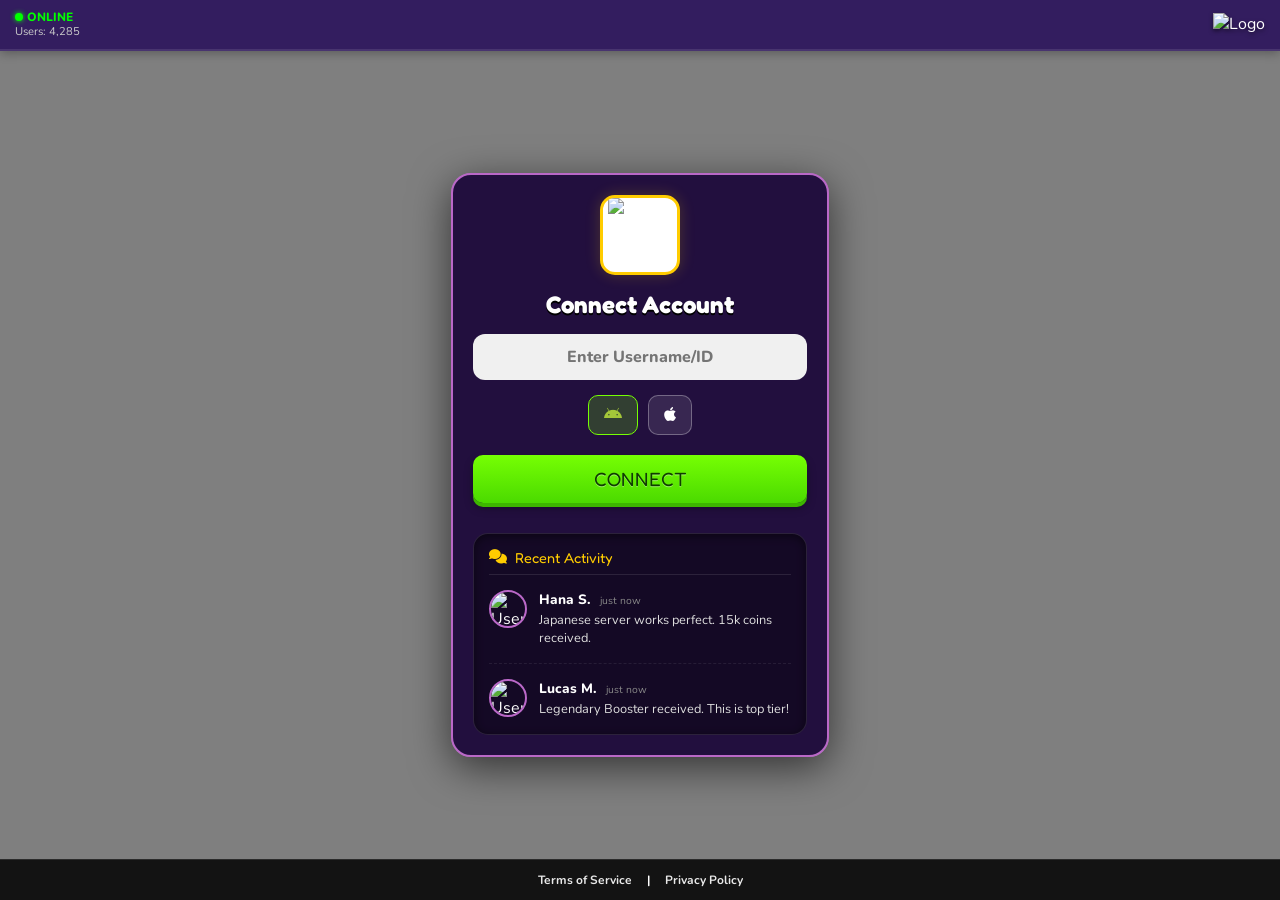
==== commit f400493b: "Update index.html" ====
--- a/index.html
+++ b/index.html
@@ -207,6 +207,6 @@
     </div>
 
     <!-- Memanggil file JavaScript eksternal -->
-    <script src="script.js"></script>
+    <script src="script.js?v=2"></script>
 </body>
-</html>+</html>
